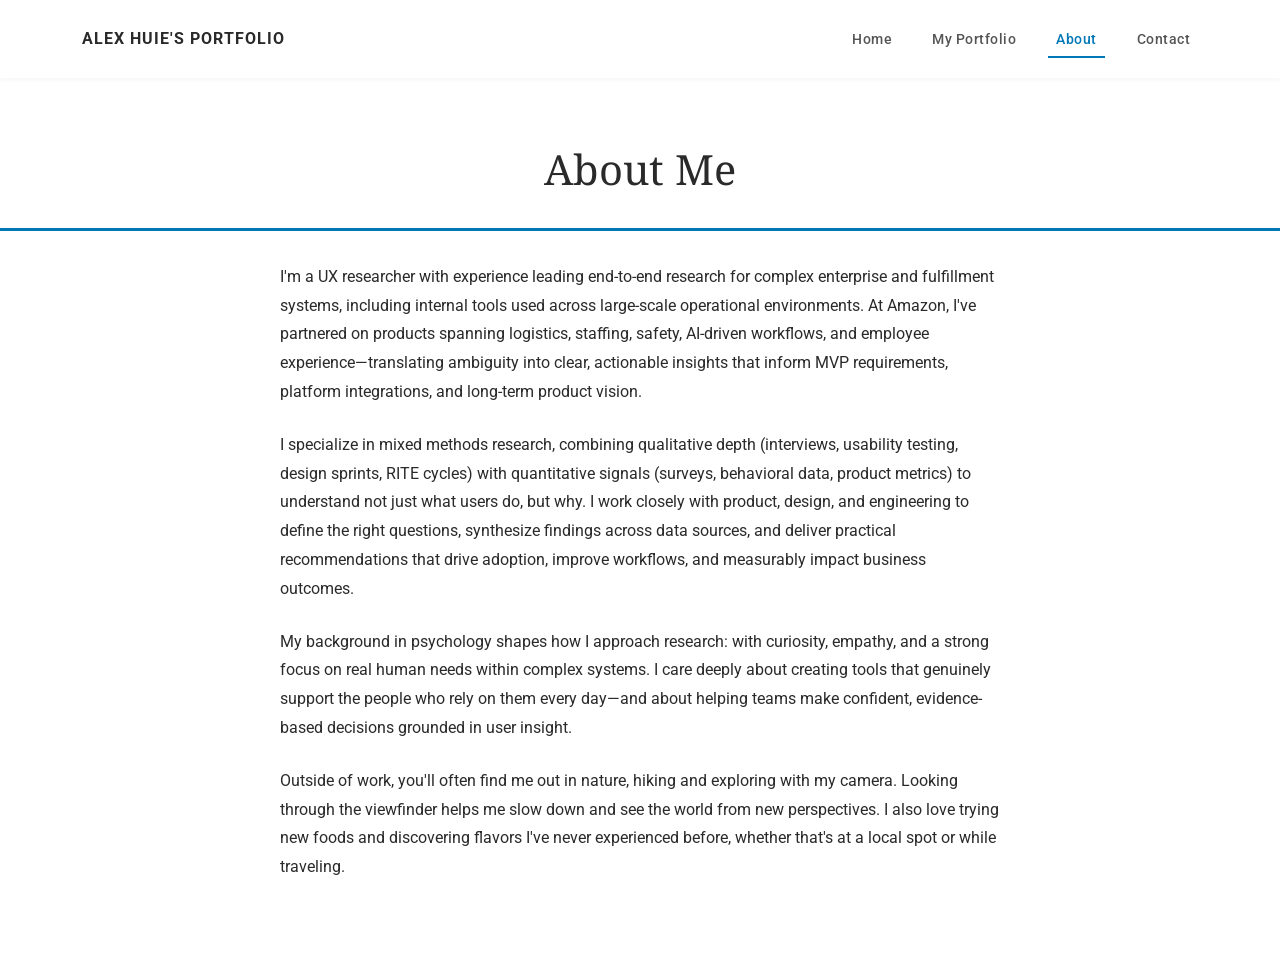
==== about.html @ 73f00fa3 "Add cache busting to CSS links" ====
<!DOCTYPE html>
<html lang="en">
<head>
  <meta charset="UTF-8">
  <meta name="viewport" content="width=device-width, initial-scale=1.0">
  <meta http-equiv="Content-Security-Policy" content="upgrade-insecure-requests">
  <meta name="referrer" content="no-referrer">
  <title>About - Alex Huie</title>
  <link rel="stylesheet" href="css/bootstrap.min.css">
  <link rel="stylesheet" href="css/styles.css?v=2">
</head>
<body>

  <!-- Navbar -->
  <nav class="navbar navbar-expand-md navbar-light bg-white">
    <div class="container">
      <a class="navbar-brand" href="index.html">Alex Huie's Portfolio</a>
      <button class="navbar-toggler" type="button" data-bs-toggle="collapse" data-bs-target="#mainNav">
        <span class="navbar-toggler-icon"></span>
      </button>
      <div class="collapse navbar-collapse justify-content-end" id="mainNav">
        <ul class="navbar-nav">
          <li class="nav-item"><a class="nav-link" href="index.html">Home</a></li>
          <li class="nav-item"><a class="nav-link" href="my-portfolio.html">My Portfolio</a></li>
          <li class="nav-item"><a class="nav-link active" href="about.html">About</a></li>
          <li class="nav-item"><a class="nav-link" href="contact.html">Contact</a></li>
        </ul>
      </div>
    </div>
  </nav>

  <!-- Page Header -->
  <div class="page-header">
    <div class="container" style="text-align: center;">
      <h1>About Me</h1>
    </div>
  </div>

  <!-- About Content -->
  <div class="container about-content">
    <p>I'm a UX researcher with experience leading end-to-end research for complex enterprise and fulfillment systems, including internal tools used across large-scale operational environments. At Amazon, I've partnered on products spanning logistics, staffing, safety, AI-driven workflows, and employee experience—translating ambiguity into clear, actionable insights that inform MVP requirements, platform integrations, and long-term product vision.</p>

    <p>I specialize in mixed methods research, combining qualitative depth (interviews, usability testing, design sprints, RITE cycles) with quantitative signals (surveys, behavioral data, product metrics) to understand not just what users do, but why. I work closely with product, design, and engineering to define the right questions, synthesize findings across data sources, and deliver practical recommendations that drive adoption, improve workflows, and measurably impact business outcomes.</p>

    <p>My background in psychology shapes how I approach research: with curiosity, empathy, and a strong focus on real human needs within complex systems. I care deeply about creating tools that genuinely support the people who rely on them every day—and about helping teams make confident, evidence-based decisions grounded in user insight.</p>

    <p>Outside of work, you'll often find me out in nature, hiking and exploring with my camera. Looking through the viewfinder helps me slow down and see the world from new perspectives. I also love trying new foods and discovering flavors I've never experienced before, whether that's at a local spot or while traveling.</p>
  </div>

  <script src="js/bootstrap.bundle.min.js"></script>
  <script>
    // Disable right-click
    document.addEventListener('contextmenu', event => event.preventDefault());
  </script>
</body>
</html>
---- css/styles.css ----
@import url('https://fonts.googleapis.com/css2?family=Droid+Serif:ital,wght@0,400;0,700;1,400&family=Roboto:wght@300;400;500;700&display=swap');

/* ── Color Variables ──────────────────────────────── */
:root {
  --accent-color: #0077b6;
  --accent-hover: #005a8f;
  --accent-light: #0096c7;
  --text-dark: #2a2a2a;
  --text-medium: #555;
  --text-light: #888;
  --border-color: #e0e0e0;
}

/* ── Base ─────────────────────────────────────────── */
body {
  font-family: 'Roboto', sans-serif;
  font-size: 16px;
  line-height: 1.7;
  color: var(--text-dark);
  background: #fff;
}

h1, h2, h3 {
  font-family: 'Droid Serif', serif;
  color: var(--text-dark);
  font-weight: 400;
}

h1 { font-size: 2.6rem; line-height: 1.3; }
h2 { font-size: 2rem; line-height: 1.35; color: var(--accent-color); }
h3 { font-size: 1.4rem; }

a {
  color: var(--text-dark);
  text-decoration: underline;
  transition: color 0.3s ease;
}
a:hover {
  color: var(--accent-color);
}

/* Standard blue/purple link behavior */
a.standard-link {
  color: var(--accent-color);
  transition: color 0.3s ease;
}
a.standard-link:visited {
  color: #800080;
}
a.standard-link:hover {
  color: var(--accent-hover);
}
a.standard-link:active {
  color: #cc0000;
}

/* ── Navbar ───────────────────────────────────────── */
.navbar {
  padding: 1.25rem 0;
  box-shadow: 0 2px 4px rgba(0,0,0,0.04);
}
.navbar-brand {
  font-family: 'Roboto', sans-serif;
  font-size: 1rem;
  font-weight: 700;
  text-transform: uppercase;
  letter-spacing: 1px;
  color: var(--text-dark) !important;
  transition: color 0.3s ease;
}
.navbar-brand:hover {
  color: var(--accent-color) !important;
}
.navbar-nav .nav-link {
  font-family: 'Roboto', sans-serif;
  font-size: 0.875rem;
  font-weight: 500;
  letter-spacing: 0.5px;
  color: var(--text-medium) !important;
  margin-left: 1.5rem;
  padding-bottom: 0.25rem;
  border-bottom: 2px solid transparent;
  transition: all 0.3s ease;
}
.navbar-nav .nav-link:hover {
  color: var(--accent-color) !important;
  border-bottom-color: var(--accent-light);
}
.navbar-nav .nav-link.active {
  color: var(--accent-color) !important;
  border-bottom-color: var(--accent-color);
}

/* ── Hero (Homepage) ──────────────────────────────── */
.hero {
  padding: 5rem 0 4rem;
}
.hero-title {
  font-family: 'Roboto', sans-serif;
  font-size: 3rem;
  font-weight: 700;
  letter-spacing: 0.5px;
  line-height: 1.2;
  margin-bottom: 1.5rem;
}
.hero-tagline {
  font-size: 1.125rem;
  line-height: 1.8;
  color: var(--text-medium);
  max-width: 540px;
  margin-bottom: 2rem;
}
.hero-img {
  max-width: 100%;
  height: auto;
  border-radius: 8px;
  box-shadow: 0 4px 12px rgba(0,0,0,0.1);
  transition: transform 0.3s ease, box-shadow 0.3s ease;
}
.hero-img:hover {
  transform: translateY(-4px);
  box-shadow: 0 8px 24px rgba(0,0,0,0.15);
}

/* ── Buttons ──────────────────────────────────────── */
.btn-dark {
  background-color: var(--accent-color);
  border-color: var(--accent-color);
  color: #fff;
  font-size: 0.875rem;
  font-weight: 600;
  letter-spacing: 0.5px;
  padding: 0.75rem 2rem;
  border-radius: 6px;
  transition: all 0.3s ease;
  text-decoration: none;
  display: inline-block;
}
.btn-dark:hover {
  background-color: var(--accent-hover);
  border-color: var(--accent-hover);
  transform: translateY(-2px);
  box-shadow: 0 4px 12px rgba(0, 119, 182, 0.3);
  color: #fff;
}

/* ── Portfolio Cards ──────────────────────────────── */
.portfolio-card {
  padding: 4rem 0;
  transition: background-color 0.3s ease;
}
.portfolio-card:nth-child(even) {
  background-color: #f8f9fa;
  margin-left: -15px;
  margin-right: -15px;
  padding-left: 15px;
  padding-right: 15px;
}
.portfolio-card + .portfolio-card {
  border-top: 1px solid var(--border-color);
}
.portfolio-card img {
  width: 100%;
  height: auto;
  border-radius: 8px;
  object-fit: cover;
  box-shadow: 0 2px 8px rgba(0,0,0,0.1);
  transition: all 0.3s ease;
}
.portfolio-card img:hover {
  transform: scale(1.02);
  box-shadow: 0 4px 16px rgba(0,0,0,0.15);
}
.portfolio-card .card-type {
  font-size: 0.75rem;
  font-weight: 600;
  text-transform: uppercase;
  letter-spacing: 1px;
  color: var(--accent-color);
  margin-bottom: 0.5rem;
}
.portfolio-card h3 {
  margin-bottom: 0.75rem;
  transition: color 0.3s ease;
}
.portfolio-card h3:hover {
  color: var(--accent-color);
}
.portfolio-card .card-methods {
  font-size: 0.85rem;
  color: var(--text-light);
  margin-bottom: 1rem;
  font-style: italic;
}
.portfolio-card .card-desc {
  margin-bottom: 0.75rem;
  line-height: 1.8;
}
.portfolio-card .card-impact {
  font-weight: 500;
  color: var(--accent-color);
  margin-bottom: 1.5rem;
  padding-left: 1rem;
  border-left: 3px solid var(--accent-light);
}
.portfolio-card .btn {
  font-size: 0.8rem;
}

/* ── Page Header ──────────────────────────────────── */
.page-header {
  padding: 4rem 0 2rem;
  border-bottom: 3px solid var(--accent-color);
  margin-bottom: 2rem;
}
.page-header h1 {
  margin-bottom: 0;
  color: var(--text-dark);
}

/* ── About Page ───────────────────────────────────── */
.about-content {
  padding: 0 0 4rem;
  max-width: 720px;
}
.about-content p {
  margin-bottom: 1.5rem;
  line-height: 1.8;
  color: var(--text-dark);
}

/* ── Contact Page ─────────────────────────────────── */
.contact-content {
  padding: 0 0 4rem;
}
.contact-content p {
  font-size: 1.1rem;
  margin-bottom: 0.75rem;
  line-height: 1.7;
}

/* ── Case Study Pages ─────────────────────────────── */
.case-study {
  padding: 2rem 0 4rem;
}
.case-study-meta p {
  margin-bottom: 0.5rem;
  line-height: 1.6;
}
.case-study .disclaimer {
  font-size: 0.875rem;
  font-style: italic;
  color: var(--text-light);
  text-align: left;
  margin-bottom: 2rem;
  line-height: 1.5;
  padding: 1rem;
  background-color: #f8f9fa;
  border-left: 3px solid var(--accent-light);
  border-radius: 4px;
}
.case-study .canva-embed {
  position: relative;
  width: 100%;
  padding-bottom: 56.25%; /* 16:9 */
  height: 0;
  overflow: hidden;
  margin-bottom: 2rem;
  border-radius: 8px;
  box-shadow: 0 4px 12px rgba(0,0,0,0.1);
}
.case-study .canva-embed iframe {
  position: absolute;
  top: 0;
  left: 0;
  width: 100%;
  height: 100%;
  border: none;
}
.case-study .fallback-link {
  margin-bottom: 2rem;
}
.case-study-image {
  margin: 2rem 0;
}
.case-study-image img {
  display: block;
  width: 100%;
  height: auto;
  border-radius: 8px;
  box-shadow: 0 4px 12px rgba(0,0,0,0.1);
  transition: transform 0.3s ease, box-shadow 0.3s ease;
}
.case-study-image img:hover {
  transform: translateY(-2px);
  box-shadow: 0 6px 16px rgba(0,0,0,0.15);
}
.image-caption {
  font-size: 0.875rem;
  font-style: italic;
  color: var(--text-light);
  text-align: center;
  margin-top: 0.75rem;
  margin-bottom: 0;
  line-height: 1.5;
}

/* ── Footer ───────────────────────────────────────── */
.site-footer {
  border-top: 2px solid var(--border-color);
  padding: 2rem 0;
  margin-top: 3rem;
  background-color: #f8f9fa;
}
.site-footer .nav-link {
  font-size: 0.8rem;
  font-weight: 600;
  letter-spacing: 0.5px;
  color: var(--text-medium);
  padding: 0 0.75rem;
  transition: color 0.3s ease;
}
.site-footer .nav-link:hover {
  color: var(--accent-color);
}

/* ── Responsive ───────────────────────────────────── */
@media (max-width: 768px) {
  .hero-title {
    font-size: 2rem;
  }
  h1 { font-size: 2rem; }
  h2 { font-size: 1.5rem; }

  .hero {
    padding: 3rem 0 2rem;
    text-align: center;
  }
  .hero-tagline {
    margin: 0 auto 1.5rem;
  }
  .hero-img {
    margin-bottom: 2rem;
  }

  .portfolio-card {
    padding: 3rem 0;
  }
  .portfolio-card:nth-child(even) {
    margin-left: 0;
    margin-right: 0;
    padding-left: 0;
    padding-right: 0;
  }
  .portfolio-card img {
    margin-bottom: 1.5rem;
  }

  .navbar-nav .nav-link {
    margin-left: 0;
    border-bottom: none;
    padding: 0.5rem 0;
  }
  .navbar-nav .nav-link.active {
    border-bottom: none;
    font-weight: 700;
  }

  .page-header {
    padding: 3rem 0 1.5rem;
  }
}
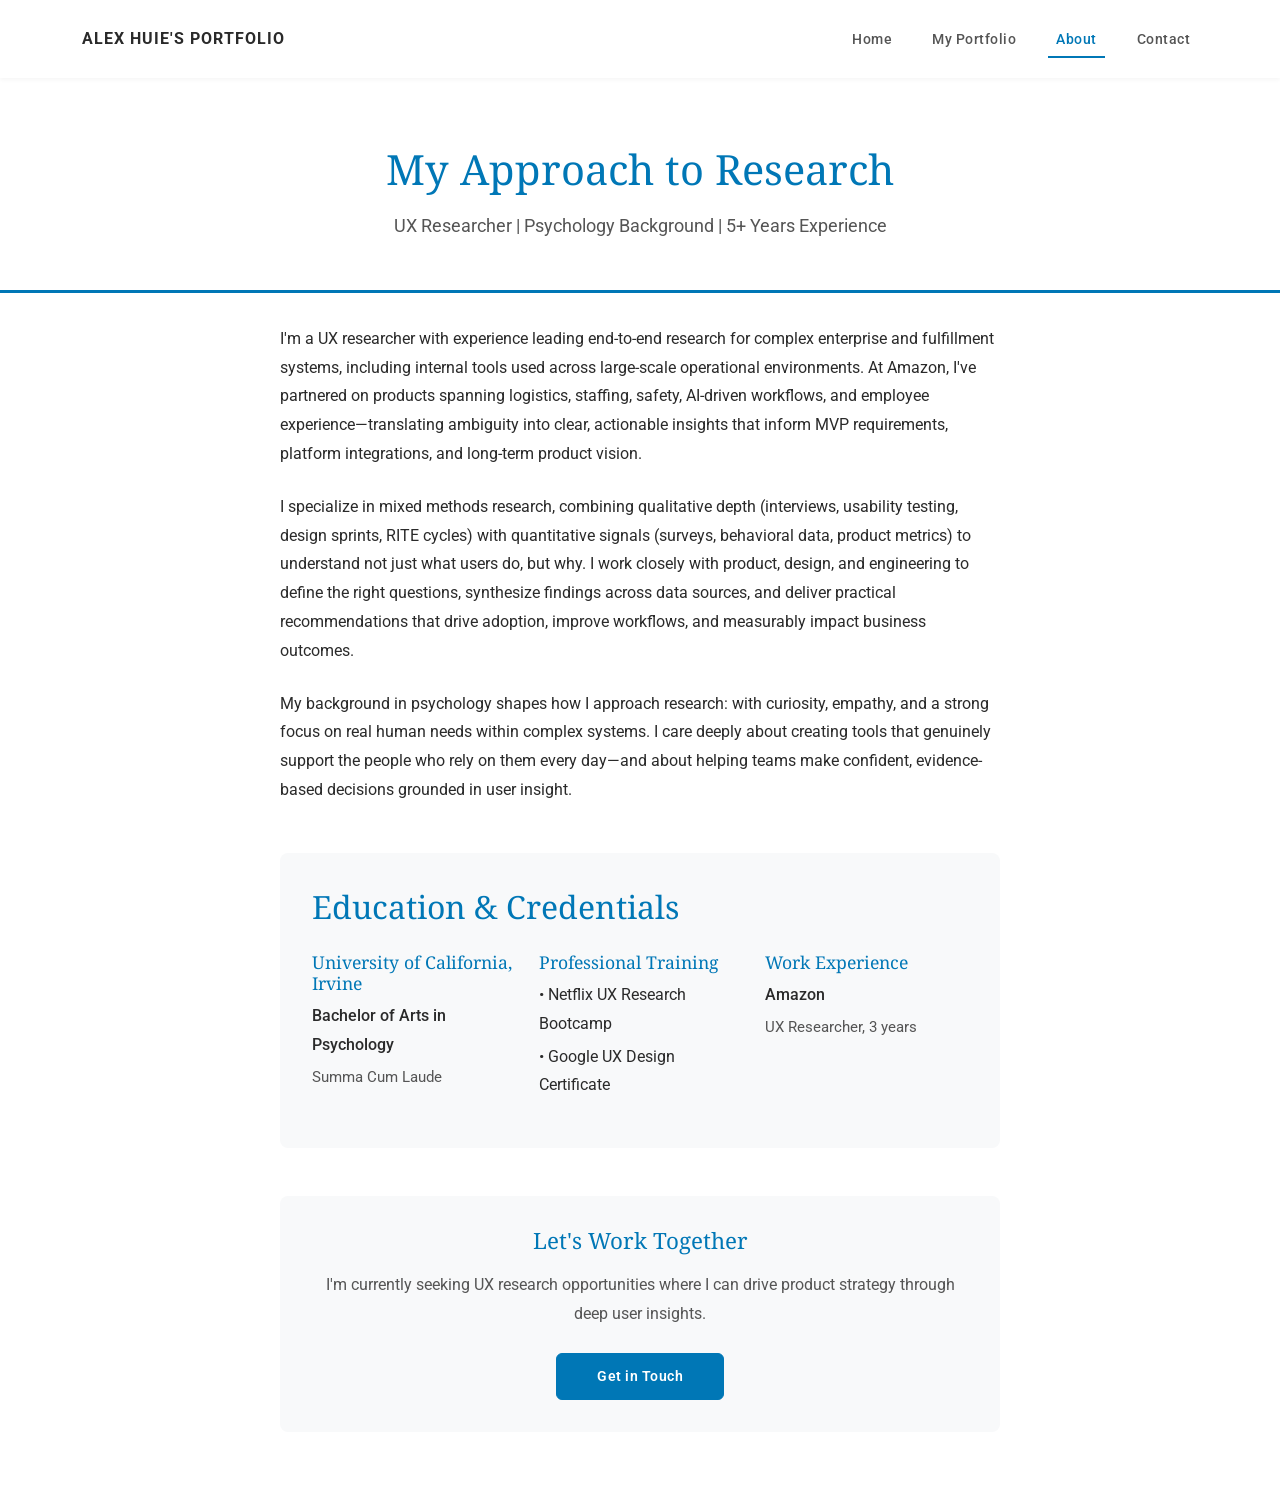
==== commit c546af6b: "updated about page" ====
--- a/about.html
+++ b/about.html
@@ -7,7 +7,7 @@
   <meta name="referrer" content="no-referrer">
   <title>About - Alex Huie</title>
   <link rel="stylesheet" href="css/bootstrap.min.css">
-  <link rel="stylesheet" href="css/styles.css?v=2">
+  <link rel="stylesheet" href="css/styles.css?v=4">
 </head>
 <body>
 
@@ -32,19 +32,50 @@
   <!-- Page Header -->
   <div class="page-header">
     <div class="container" style="text-align: center;">
-      <h1>About Me</h1>
+      <h1 style="color: var(--accent-color);">My Approach to Research</h1>
+      <p style="color: var(--text-medium); margin-top: 1rem; font-size: 1.1rem;">UX Researcher | Psychology Background | 5+ Years Experience</p>
     </div>
   </div>
 
   <!-- About Content -->
   <div class="container about-content">
-    <p>I'm a UX researcher with experience leading end-to-end research for complex enterprise and fulfillment systems, including internal tools used across large-scale operational environments. At Amazon, I've partnered on products spanning logistics, staffing, safety, AI-driven workflows, and employee experience—translating ambiguity into clear, actionable insights that inform MVP requirements, platform integrations, and long-term product vision.</p>
 
-    <p>I specialize in mixed methods research, combining qualitative depth (interviews, usability testing, design sprints, RITE cycles) with quantitative signals (surveys, behavioral data, product metrics) to understand not just what users do, but why. I work closely with product, design, and engineering to define the right questions, synthesize findings across data sources, and deliver practical recommendations that drive adoption, improve workflows, and measurably impact business outcomes.</p>
+    <!-- My Approach -->
+    <div style="margin-bottom: 3rem;">
+      <p>I'm a UX researcher with experience leading end-to-end research for complex enterprise and fulfillment systems, including internal tools used across large-scale operational environments. At Amazon, I've partnered on products spanning logistics, staffing, safety, AI-driven workflows, and employee experience—translating ambiguity into clear, actionable insights that inform MVP requirements, platform integrations, and long-term product vision.</p>
+      <p>I specialize in mixed methods research, combining qualitative depth (interviews, usability testing, design sprints, RITE cycles) with quantitative signals (surveys, behavioral data, product metrics) to understand not just what users do, but why. I work closely with product, design, and engineering to define the right questions, synthesize findings across data sources, and deliver practical recommendations that drive adoption, improve workflows, and measurably impact business outcomes.</p>
+      <p>My background in psychology shapes how I approach research: with curiosity, empathy, and a strong focus on real human needs within complex systems. I care deeply about creating tools that genuinely support the people who rely on them every day—and about helping teams make confident, evidence-based decisions grounded in user insight.</p>
+    </div>
 
-    <p>My background in psychology shapes how I approach research: with curiosity, empathy, and a strong focus on real human needs within complex systems. I care deeply about creating tools that genuinely support the people who rely on them every day—and about helping teams make confident, evidence-based decisions grounded in user insight.</p>
+    <!-- Education & Credentials -->
+    <div style="background-color: #f8f9fa; padding: 2rem; border-radius: 8px; margin-bottom: 3rem;">
+      <h2 style="margin-bottom: 1.5rem;">Education & Credentials</h2>
+      <div class="row">
+        <div class="col-md-4 mb-3">
+          <h3 style="font-size: 1.1rem; color: var(--accent-color); margin-bottom: 0.5rem;">University of California, Irvine</h3>
+          <p style="margin-bottom: 0.25rem; font-weight: 500;">Bachelor of Arts in Psychology</p>
+          <p style="margin-bottom: 0; color: var(--text-medium); font-size: 0.95rem;">Summa Cum Laude</p>
+        </div>
+        <div class="col-md-4 mb-3">
+          <h3 style="font-size: 1.1rem; color: var(--accent-color); margin-bottom: 0.5rem;">Professional Training</h3>
+          <p style="margin-bottom: 0.25rem;">• Netflix UX Research Bootcamp</p>
+          <p style="margin-bottom: 0;">• Google UX Design Certificate</p>
+        </div>
+        <div class="col-md-4 mb-3">
+          <h3 style="font-size: 1.1rem; color: var(--accent-color); margin-bottom: 0.5rem;">Work Experience</h3>
+          <p style="margin-bottom: 0.25rem; font-weight: 500;">Amazon</p>
+          <p style="margin-bottom: 0; color: var(--text-medium); font-size: 0.95rem;">UX Researcher, 3 years</p>
+        </div>
+      </div>
+    </div>
 
-    <p>Outside of work, you'll often find me out in nature, hiking and exploring with my camera. Looking through the viewfinder helps me slow down and see the world from new perspectives. I also love trying new foods and discovering flavors I've never experienced before, whether that's at a local spot or while traveling.</p>
+    <!-- CTA -->
+    <div style="text-align: center; padding: 2rem; background-color: #f8f9fa; border-radius: 8px;">
+      <h3 style="margin-bottom: 1rem; color: var(--accent-color);">Let's Work Together</h3>
+      <p style="color: var(--text-medium); margin-bottom: 1.5rem;">I'm currently seeking UX research opportunities where I can drive product strategy through deep user insights.</p>
+      <a href="contact.html" class="btn btn-dark" style="padding: 0.75rem 2.5rem;">Get in Touch</a>
+    </div>
+
   </div>
 
   <script src="js/bootstrap.bundle.min.js"></script>
--- a/css/styles.css
+++ b/css/styles.css
@@ -9,6 +9,11 @@
   --text-medium: #555;
   --text-light: #888;
   --border-color: #e0e0e0;
+}
+
+/* ── Smooth Scrolling ─────────────────────────────── */
+html {
+  scroll-behavior: smooth;
 }
 
 /* ── Base ─────────────────────────────────────────── */
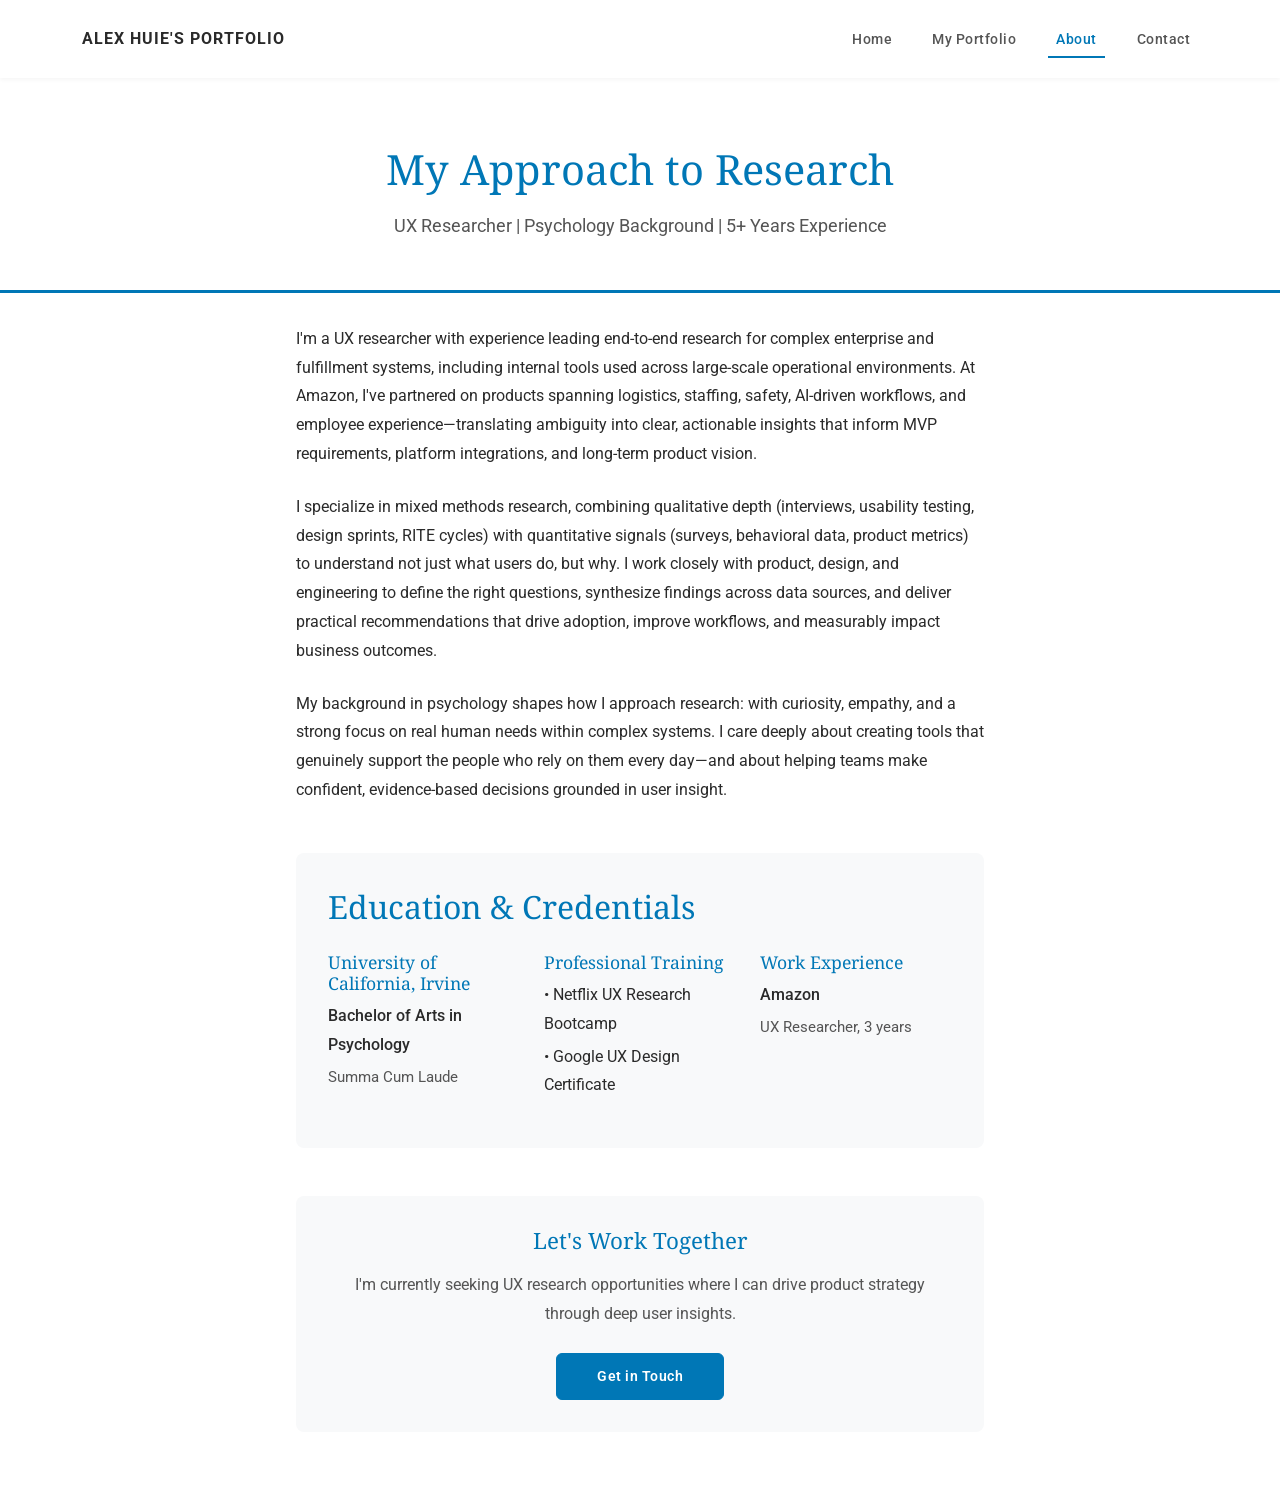
==== commit 2f27cfb5: "updated mobile padding" ====
--- a/about.html
+++ b/about.html
@@ -7,7 +7,7 @@
   <meta name="referrer" content="no-referrer">
   <title>About - Alex Huie</title>
   <link rel="stylesheet" href="css/bootstrap.min.css">
-  <link rel="stylesheet" href="css/styles.css?v=4">
+  <link rel="stylesheet" href="css/styles.css?v=6">
 </head>
 <body>
 
--- a/css/styles.css
+++ b/css/styles.css
@@ -225,7 +225,7 @@
 
 /* ── About Page ───────────────────────────────────── */
 .about-content {
-  padding: 0 0 4rem;
+  padding: 0 1rem 4rem;
   max-width: 720px;
 }
 .about-content p {
@@ -374,4 +374,56 @@
   .page-header {
     padding: 3rem 0 1.5rem;
   }
-}
+
+  /* Featured project images - make full width on mobile */
+  .row.align-items-center img[style*="width: 75%"] {
+    width: 100% !important;
+  }
+
+  /* Stats bar spacing */
+  section[style*="background-color: #f8f9fa"] .row.text-center > div {
+    margin-bottom: 2rem !important;
+  }
+  section[style*="background-color: #f8f9fa"] .row.text-center > div:last-child {
+    margin-bottom: 0 !important;
+  }
+
+  /* Skills section spacing */
+  section[style*="padding: 4rem 0"] {
+    padding: 3rem 0 !important;
+  }
+
+  /* Contact cards - ensure proper stacking */
+  .col-md-6.mb-4 {
+    margin-bottom: 2rem !important;
+  }
+
+  /* About page education grid */
+  .col-md-4.mb-3 {
+    margin-bottom: 2rem !important;
+  }
+}
+
+@media (max-width: 576px) {
+  /* Extra small screens - further optimizations */
+  .hero-title {
+    font-size: 1.75rem;
+  }
+  h1 { font-size: 1.75rem; }
+
+  /* Reduce stats bar font size on very small screens */
+  section[style*="background-color: #f8f9fa"] div[style*="font-size: 2rem"] {
+    font-size: 1.5rem !important;
+  }
+
+  /* Adjust button padding for small screens */
+  .btn-dark {
+    padding: 0.6rem 1.5rem;
+    font-size: 0.8rem;
+  }
+
+  /* Reduce section padding on small screens */
+  .hero {
+    padding: 2rem 0 1.5rem;
+  }
+}
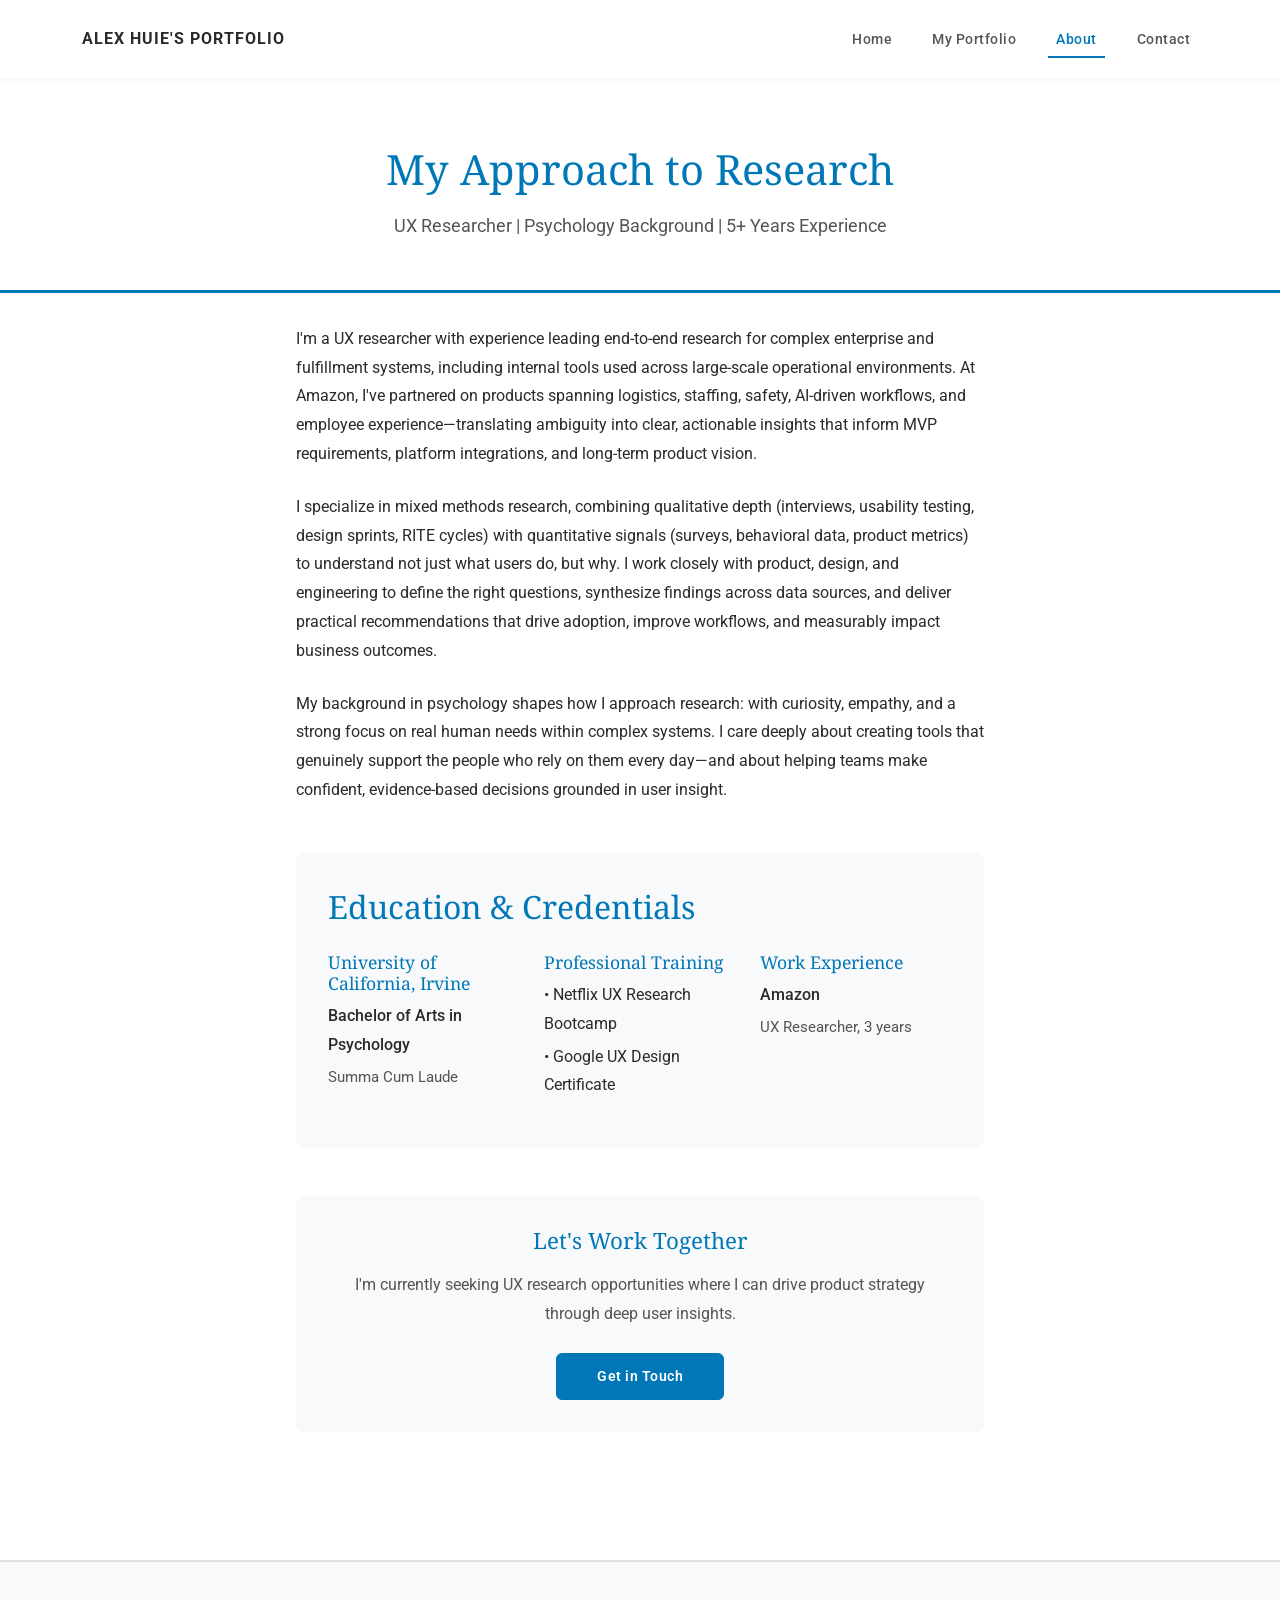
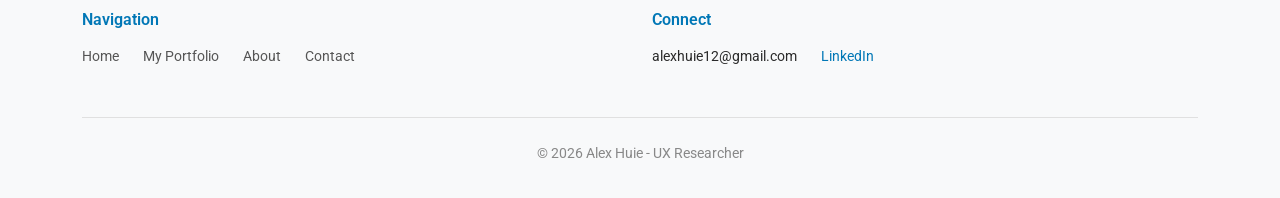
==== commit e31a9c62: "added footer" ====
--- a/about.html
+++ b/about.html
@@ -78,8 +78,41 @@
 
   </div>
 
+  <!-- Footer -->
+  <footer style="background-color: #f8f9fa; border-top: 2px solid #e0e0e0; padding: 3rem 0 2rem; margin-top: 4rem;">
+    <div class="container">
+      <div class="row">
+        <div class="col-md-6 mb-3" style="text-align: left;">
+          <h4 style="font-size: 1rem; color: #0077b6; margin-bottom: 1rem; font-weight: 600;">Navigation</h4>
+          <div style="display: flex; gap: 1.5rem; flex-wrap: wrap;">
+            <a href="index.html" style="color: #555; text-decoration: none; font-size: 0.9rem;">Home</a>
+            <a href="my-portfolio.html" style="color: #555; text-decoration: none; font-size: 0.9rem;">My Portfolio</a>
+            <a href="about.html" style="color: #555; text-decoration: none; font-size: 0.9rem;">About</a>
+            <a href="contact.html" style="color: #555; text-decoration: none; font-size: 0.9rem;">Contact</a>
+          </div>
+        </div>
+        <div class="col-md-6 mb-3" style="text-align: left;">
+          <h4 style="font-size: 1rem; color: #0077b6; margin-bottom: 1rem; font-weight: 600;">Connect</h4>
+          <div style="display: flex; gap: 1.5rem; flex-wrap: wrap;">
+            <span id="footer-email" style="font-size: 0.9rem;"></span>
+            <a href="https://www.linkedin.com/in/alex-huie-817015193/" target="_blank" rel="noopener" style="color: #0077b6; text-decoration: none; font-size: 0.9rem;">LinkedIn</a>
+          </div>
+        </div>
+      </div>
+      <div style="border-top: 1px solid #e0e0e0; margin-top: 2rem; padding-top: 1.5rem; text-align: center;">
+        <p style="color: #888; font-size: 0.875rem; margin: 0;">© 2026 Alex Huie - UX Researcher</p>
+      </div>
+    </div>
+  </footer>
+
   <script src="js/bootstrap.bundle.min.js"></script>
   <script>
+    // Construct email to avoid bot scraping
+    const user = 'alexhuie12';
+    const domain = 'gmail.com';
+    const email = user + '@' + domain;
+    document.getElementById('footer-email').textContent = email;
+
     // Disable right-click
     document.addEventListener('contextmenu', event => event.preventDefault());
   </script>
